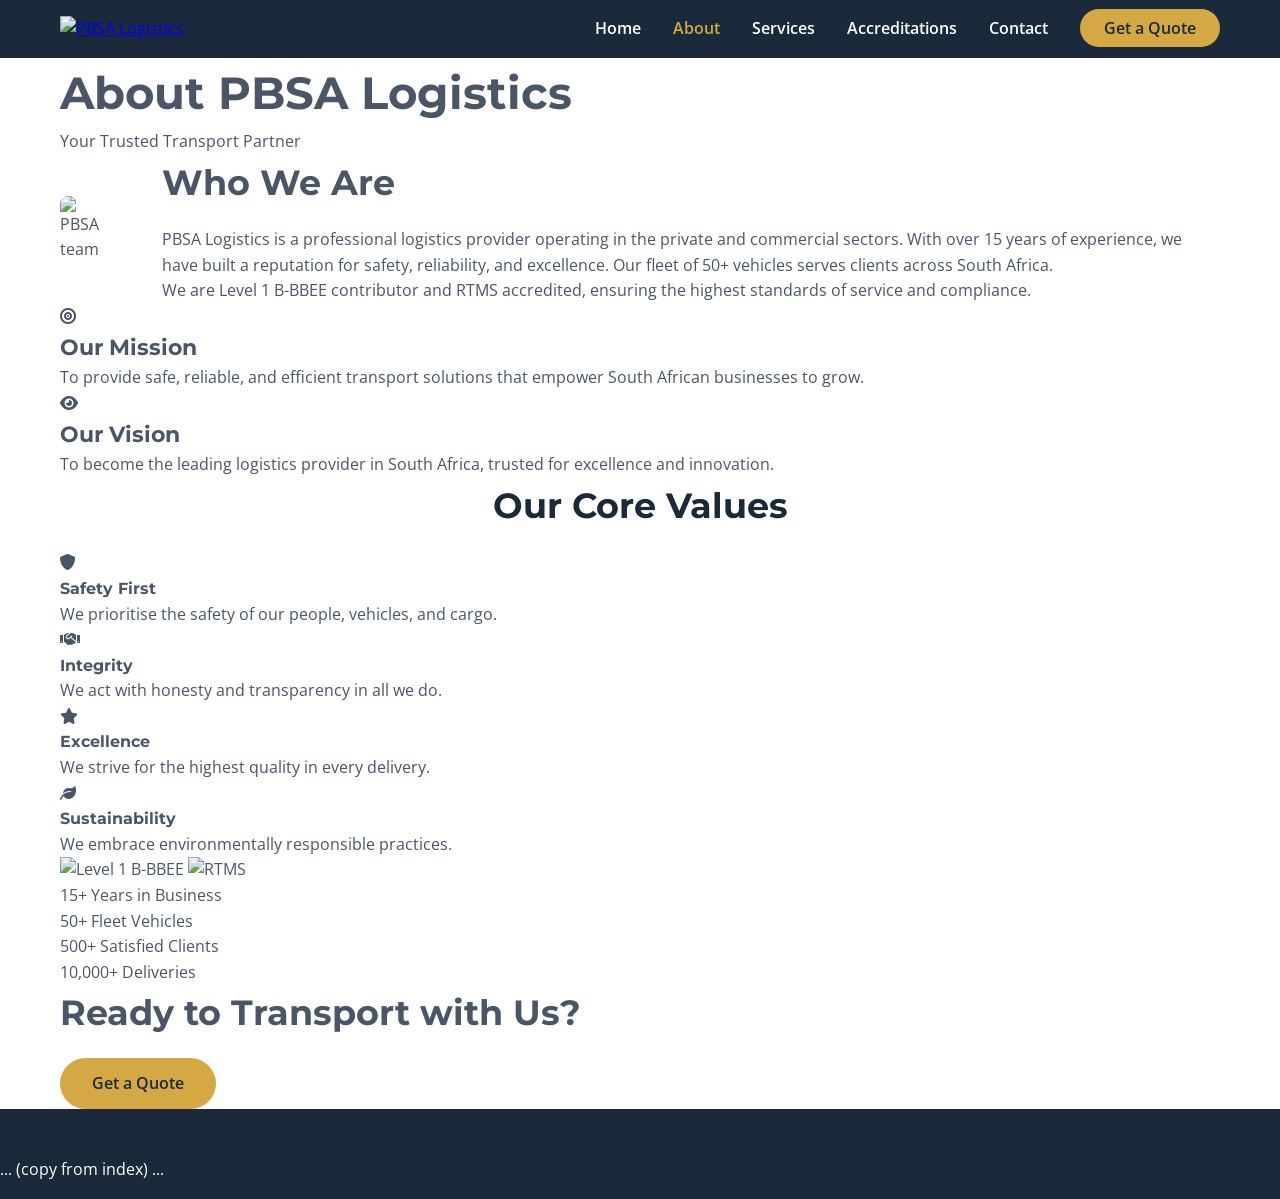
==== about.html @ f6b8df8e "final working (i think) website" ====
<!DOCTYPE html>
<html lang="en">
<head>
    <meta charset="UTF-8" />
    <meta name="viewport" content="width=device-width, initial-scale=1.0"/>
    <title>About Us – PBSA Logistics</title>
    <link rel="stylesheet" href="css/style.css" />
    <link href="https://fonts.googleapis.com/css2?family=Montserrat:wght@400;600;700&family=Open+Sans:wght@400;600&display=swap" rel="stylesheet" />
    <link rel="stylesheet" href="https://cdnjs.cloudflare.com/ajax/libs/font-awesome/6.0.0-beta3/css/all.min.css" />
</head>
<body>
    <!-- Navigation (same as index) -->
    <header class="navbar">
        <div class="container nav-container">
            <a href="index.html" class="logo"><img src="images/logo.png" alt="PBSA Logistics" width="150" /></a>
            <button class="hamburger" id="hamburger"><i class="fas fa-bars"></i></button>
            <nav id="nav-menu">
                <ul>
                    <li><a href="index.html">Home</a></li>
                    <li><a href="about.html" class="active">About</a></li>
                    <li><a href="services.html">Services</a></li>
                    <li><a href="accreditations.html">Accreditations</a></li>
                    <li><a href="contact.html">Contact</a></li>
                    <li><a href="quote.html" class="cta-nav">Get a Quote</a></li>
                </ul>
            </nav>
        </div>
    </header>

    <!-- Page Hero -->
    <section class="page-hero">
        <div class="container">
            <h1>About PBSA Logistics</h1>
            <p>Your Trusted Transport Partner</p>
        </div>
    </section>

    <!-- Company Story -->
    <section class="about-story">
        <div class="container about-flex">
            <div class="about-image">
                <img src="images/placeholder.jpg" alt="PBSA team" />
            </div>
            <div class="about-text">
                <h2>Who We Are</h2>
                <p>PBSA Logistics is a professional logistics provider operating in the private and commercial sectors. With over 15 years of experience, we have built a reputation for safety, reliability, and excellence. Our fleet of 50+ vehicles serves clients across South Africa.</p>
                <p>We are Level 1 B-BBEE contributor and RTMS accredited, ensuring the highest standards of service and compliance.</p>
            </div>
        </div>
    </section>

    <!-- Mission & Vision -->
    <section class="mission-vision">
        <div class="container mv-grid">
            <div class="mv-item">
                <i class="fas fa-bullseye"></i>
                <h3>Our Mission</h3>
                <p>To provide safe, reliable, and efficient transport solutions that empower South African businesses to grow.</p>
            </div>
            <div class="mv-item">
                <i class="fas fa-eye"></i>
                <h3>Our Vision</h3>
                <p>To become the leading logistics provider in South Africa, trusted for excellence and innovation.</p>
            </div>
        </div>
    </section>

    <!-- Core Values -->
    <section class="core-values">
        <div class="container">
            <h2 class="section-title">Our Core Values</h2>
            <div class="values-grid">
                <div class="value-card">
                    <i class="fas fa-shield-alt"></i>
                    <h4>Safety First</h4>
                    <p>We prioritise the safety of our people, vehicles, and cargo.</p>
                </div>
                <div class="value-card">
                    <i class="fas fa-handshake"></i>
                    <h4>Integrity</h4>
                    <p>We act with honesty and transparency in all we do.</p>
                </div>
                <div class="value-card">
                    <i class="fas fa-star"></i>
                    <h4>Excellence</h4>
                    <p>We strive for the highest quality in every delivery.</p>
                </div>
                <div class="value-card">
                    <i class="fas fa-leaf"></i>
                    <h4>Sustainability</h4>
                    <p>We embrace environmentally responsible practices.</p>
                </div>
            </div>
        </div>
    </section>

    <!-- Accreditations & Stats -->
    <section class="about-accred">
        <div class="container accred-stats">
            <div class="badge-display">
                <img src="images/bbbee.png" alt="Level 1 B-BBEE" />
                <img src="images/rtms.png" alt="RTMS" />
            </div>
            <div class="stats-grid">
                <div class="stat-item"><span>15+</span> Years in Business</div>
                <div class="stat-item"><span>50+</span> Fleet Vehicles</div>
                <div class="stat-item"><span>500+</span> Satisfied Clients</div>
                <div class="stat-item"><span>10,000+</span> Deliveries</div>
            </div>
        </div>
    </section>

    <!-- CTA -->
    <section class="cta-section">
        <div class="container">
            <h2>Ready to Transport with Us?</h2>
            <a href="quote.html" class="btn btn-primary">Get a Quote</a>
        </div>
    </section>

    <!-- Footer (same as index) -->
    <footer class="footer">... (copy from index) ...</footer>
    <script src="js/main.js"></script>
</body>
</html>
---- css/style.css ----
/* Reset & Base */
* { margin: 0; padding: 0; box-sizing: border-box; }
body { font-family: 'Open Sans', sans-serif; color: #4A5568; line-height: 1.6; }
.container { max-width: 1200px; margin: 0 auto; padding: 0 20px; }

/* Colors */
:root {
    --navy: #1A2A3A;
    --royal: #2E5A88;
    --gold: #D4A843;
    --white: #FFFFFF;
    --light-grey: #F5F7FA;
    --dark-grey: #4A5568;
}

/* Typography */
h1, h2, h3, h4 { font-family: 'Montserrat', sans-serif; font-weight: 700; }
h1 { font-size: 2.8rem; }
h2 { font-size: 2.2rem; margin-bottom: 1rem; }
h3 { font-size: 1.4rem; }
.section-title { text-align: center; color: var(--navy); }
.section-sub { text-align: center; margin-bottom: 2.5rem; }

/* Navigation */
.navbar { background: var(--navy); padding: 1rem 0; position: sticky; top: 0; z-index: 100; }
.nav-container { display: flex; justify-content: space-between; align-items: center; }
.logo img { height: 50px; width: auto; }
.navbar nav ul { display: flex; list-style: none; gap: 2rem; align-items: center; }
.navbar nav a { color: var(--white); text-decoration: none; font-weight: 600; transition: color 0.3s; }
.navbar nav a:hover, .navbar nav a.active { color: var(--gold); }
.cta-nav { background: var(--gold); color: var(--navy) !important; padding: 0.5rem 1.5rem; border-radius: 30px; }
.cta-nav:hover { background: #c4a030; }
.hamburger { display: none; background: none; border: none; color: var(--white); font-size: 1.8rem; cursor: pointer; }

/* Hero */
.hero { background: url('../images/hero-truck.jpg') center/cover no-repeat; min-height: 80vh; position: relative; }
.hero-overlay { background: rgba(26,42,58,0.7); min-height: 80vh; display: flex; align-items: center; }
.hero-content { color: var(--white); max-width: 650px; }
.hero-content h1 { font-size: 3.5rem; margin-bottom: 0.5rem; }
.hero-sub { font-size: 1.2rem; margin-bottom: 2rem; }
.hero-buttons { display: flex; gap: 1rem; flex-wrap: wrap; }

/* Buttons */
.btn { padding: 0.8rem 2rem; border-radius: 30px; text-decoration: none; font-weight: 600; display: inline-block; transition: 0.3s; }
.btn-primary { background: var(--gold); color: var(--navy); }
.btn-primary:hover { background: #c4a030; }
.btn-secondary { background: transparent; border: 2px solid var(--white); color: var(--white); }
.btn-secondary:hover { background: var(--white); color: var(--navy); }

/* Trust Bar */
.trust-bar { background: var(--light-grey); padding: 2.5rem 0; }
.trust-grid { display: grid; grid-template-columns: repeat(3, 1fr); gap: 2rem; text-align: center; }
.trust-item i { font-size: 2.5rem; color: var(--gold); }
.trust-item h3 { color: var(--navy); margin: 0.5rem 0; }

/* Services Preview */
.services-preview { padding: 4rem 0; }
.service-grid { display: grid; grid-template-columns: repeat(3, 1fr); gap: 2rem; }
.service-card { background: var(--white); padding: 2rem; border-radius: 8px; box-shadow: 0 4px 12px rgba(0,0,0,0.05); text-align: center; transition: 0.3s; }
.service-card:hover { transform: translateY(-5px); box-shadow: 0 8px 20px rgba(0,0,0,0.1); }
.service-card i { font-size: 3rem; color: var(--royal); margin-bottom: 1rem; }
.link-arrow { color: var(--royal); text-decoration: none; font-weight: 600; }
.link-arrow:hover { color: var(--gold); }

/* About Preview */
.about-preview { padding: 4rem 0; background: var(--light-grey); }
.about-flex { display: flex; gap: 3rem; align-items: center; }
.about-image img { width: 100%; border-radius: 8px; }

/* Testimonials */
.testimonials { padding: 4rem 0; background: var(--navy); color: var(--white); }
.testimonial-grid { display: grid; grid-template-columns: repeat(3, 1fr); gap: 2rem; }
.testimonial-card { background: rgba(255,255,255,0.1); padding: 1.5rem; border-radius: 8px; }
.testimonial-card h4 { margin-top: 1rem; color: var(--gold); }

/* Footer */
.footer { background: var(--navy); color: var(--white); padding: 3rem 0 1rem; }
.footer-grid { display: grid; grid-template-columns: repeat(4, 1fr); gap: 2rem; }
.footer-col ul { list-style: none; }
.footer-col a { color: #ccc; text-decoration: none; }
.footer-col a:hover { color: var(--gold); }
.social-icons a { color: var(--white); margin-right: 1rem; font-size: 1.4rem; }
.footer-bottom { text-align: center; border-top: 1px solid #444; padding-top: 1.5rem; margin-top: 2rem; font-size: 0.9rem; }

/* Responsive */
@media (max-width: 768px) {
    .hamburger { display: block; }
    #nav-menu { display: none; }
    #nav-menu.open { display: block; position: absolute; top: 70px; left: 0; right: 0; background: var(--navy); padding: 1rem; }
    #nav-menu ul { flex-direction: column; gap: 1rem; }
    .hero-content h1 { font-size: 2.5rem; }
    .trust-grid, .service-grid, .testimonial-grid, .footer-grid { grid-template-columns: 1fr; }
    .about-flex { flex-direction: column; }
    .mv-grid { grid-template-columns: 1fr; }
}
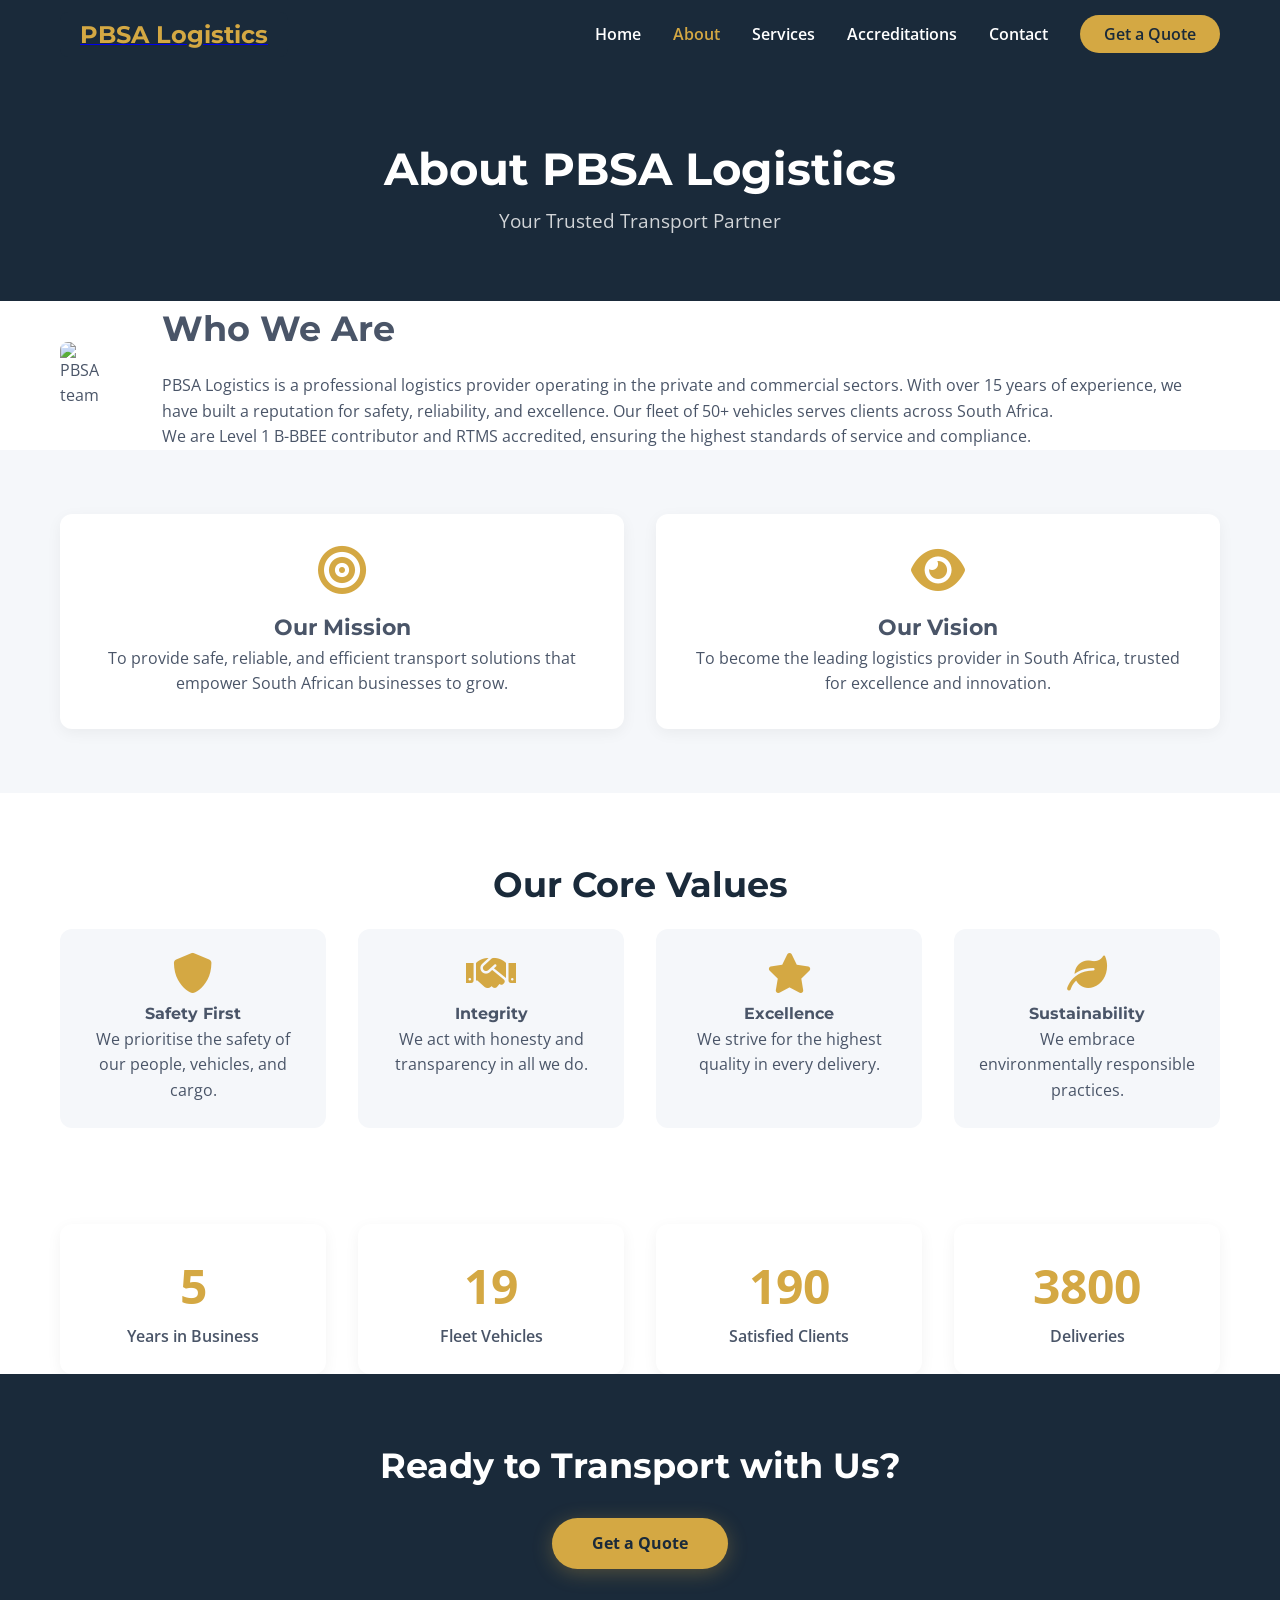
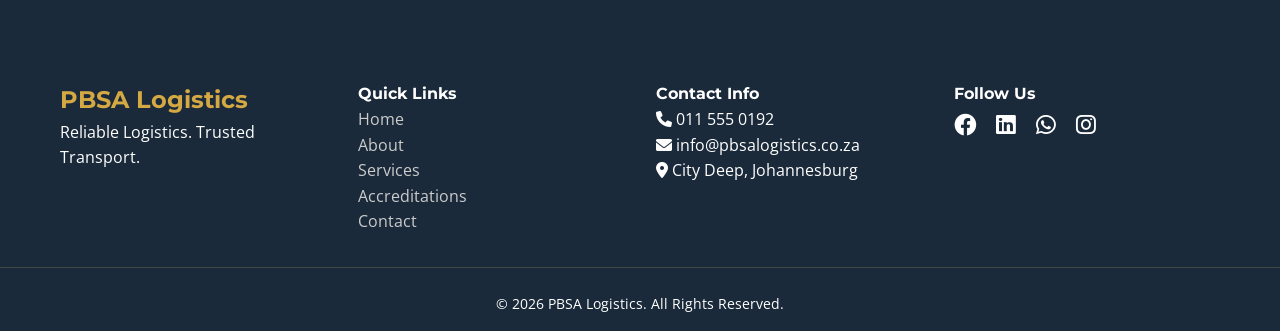
==== commit f274de42: "updated card styling, added typwriter, and number counter" ====
--- a/about.html
+++ b/about.html
@@ -9,11 +9,15 @@
     <link rel="stylesheet" href="https://cdnjs.cloudflare.com/ajax/libs/font-awesome/6.0.0-beta3/css/all.min.css" />
 </head>
 <body>
-    <!-- Navigation (same as index) -->
+    <!-- Navigation -->
     <header class="navbar">
         <div class="container nav-container">
-            <a href="index.html" class="logo"><img src="images/logo.png" alt="PBSA Logistics" width="150" /></a>
-            <button class="hamburger" id="hamburger"><i class="fas fa-bars"></i></button>
+            <a href="index.html" class="logo">
+                <img src="images/logo.png" alt="PBSA Logistics" width="150" onerror="this.style.display='none'; this.parentElement.innerHTML='<span style=\'font-family:Montserrat;font-weight:700;font-size:1.5rem;color:#D4A843;background:#1A2A3A;padding:8px 20px;border-radius:8px;\'>PBSA Logistics</span>'"/>
+            </a>
+            <button class="hamburger" id="hamburger" aria-label="Toggle menu">
+                <i class="fas fa-bars"></i>
+            </button>
             <nav id="nav-menu">
                 <ul>
                     <li><a href="index.html">Home</a></li>
@@ -28,7 +32,7 @@
     </header>
 
     <!-- Page Hero -->
-    <section class="page-hero">
+    <section class="page-hero scroll-reveal">
         <div class="container">
             <h1>About PBSA Logistics</h1>
             <p>Your Trusted Transport Partner</p>
@@ -36,10 +40,10 @@
     </section>
 
     <!-- Company Story -->
-    <section class="about-story">
+    <section class="about-story scroll-reveal">
         <div class="container about-flex">
             <div class="about-image">
-                <img src="images/placeholder.jpg" alt="PBSA team" />
+                <img src="https://images.unsplash.com/photo-1586528116311-ad8dd3c8310d?w=600&h=400&fit=crop" alt="PBSA team" />
             </div>
             <div class="about-text">
                 <h2>Who We Are</h2>
@@ -50,7 +54,7 @@
     </section>
 
     <!-- Mission & Vision -->
-    <section class="mission-vision">
+    <section class="mission-vision scroll-reveal">
         <div class="container mv-grid">
             <div class="mv-item">
                 <i class="fas fa-bullseye"></i>
@@ -66,7 +70,7 @@
     </section>
 
     <!-- Core Values -->
-    <section class="core-values">
+    <section class="core-values scroll-reveal">
         <div class="container">
             <h2 class="section-title">Our Core Values</h2>
             <div class="values-grid">
@@ -94,32 +98,82 @@
         </div>
     </section>
 
-    <!-- Accreditations & Stats -->
-    <section class="about-accred">
-        <div class="container accred-stats">
+    <!-- Stats with Counters -->
+    <section class="about-accred scroll-reveal">
+        <div class="container">
             <div class="badge-display">
-                <img src="images/bbbee.png" alt="Level 1 B-BBEE" />
-                <img src="images/rtms.png" alt="RTMS" />
+                <img src="images/bbbee.png" alt="Level 1 B-BBEE" width="150" onerror="this.style.display='none'"/>
+                <img src="images/rtms.png" alt="RTMS" width="150" onerror="this.style.display='none'"/>
             </div>
             <div class="stats-grid">
-                <div class="stat-item"><span>15+</span> Years in Business</div>
-                <div class="stat-item"><span>50+</span> Fleet Vehicles</div>
-                <div class="stat-item"><span>500+</span> Satisfied Clients</div>
-                <div class="stat-item"><span>10,000+</span> Deliveries</div>
+                <div class="stat-item">
+                    <span class="stat-number" data-target="15">0</span>
+                    <span class="stat-label">Years in Business</span>
+                </div>
+                <div class="stat-item">
+                    <span class="stat-number" data-target="50">0</span>
+                    <span class="stat-label">Fleet Vehicles</span>
+                </div>
+                <div class="stat-item">
+                    <span class="stat-number" data-target="500">0</span>
+                    <span class="stat-label">Satisfied Clients</span>
+                </div>
+                <div class="stat-item">
+                    <span class="stat-number" data-target="10000">0</span>
+                    <span class="stat-label">Deliveries</span>
+                </div>
             </div>
         </div>
     </section>
 
     <!-- CTA -->
-    <section class="cta-section">
+    <section class="cta-section scroll-reveal">
         <div class="container">
             <h2>Ready to Transport with Us?</h2>
-            <a href="quote.html" class="btn btn-primary">Get a Quote</a>
+            <a href="quote.html" class="btn-glow">Get a Quote</a>
         </div>
     </section>
 
-    <!-- Footer (same as index) -->
-    <footer class="footer">... (copy from index) ...</footer>
+    <!-- Footer -->
+    <footer class="footer">
+        <div class="container footer-grid">
+            <div class="footer-col">
+                <a href="index.html">
+                    <img src="images/logo-white.png" alt="PBSA Logistics" width="150" onerror="this.style.display='none'; this.parentElement.innerHTML='<span style=\'font-family:Montserrat;font-weight:700;font-size:1.5rem;color:#D4A843;\'>PBSA Logistics</span>'"/>
+                </a>
+                <p class="tagline">Reliable Logistics. Trusted Transport.</p>
+            </div>
+            <div class="footer-col">
+                <h4>Quick Links</h4>
+                <ul>
+                    <li><a href="index.html">Home</a></li>
+                    <li><a href="about.html">About</a></li>
+                    <li><a href="services.html">Services</a></li>
+                    <li><a href="accreditations.html">Accreditations</a></li>
+                    <li><a href="contact.html">Contact</a></li>
+                </ul>
+            </div>
+            <div class="footer-col">
+                <h4>Contact Info</h4>
+                <p><i class="fas fa-phone"></i> 011 555 0192</p>
+                <p><i class="fas fa-envelope"></i> info@pbsalogistics.co.za</p>
+                <p><i class="fas fa-map-marker-alt"></i> City Deep, Johannesburg</p>
+            </div>
+            <div class="footer-col">
+                <h4>Follow Us</h4>
+                <div class="social-icons">
+                    <a href="#"><i class="fab fa-facebook"></i></a>
+                    <a href="#"><i class="fab fa-linkedin"></i></a>
+                    <a href="#"><i class="fab fa-whatsapp"></i></a>
+                    <a href="#"><i class="fab fa-instagram"></i></a>
+                </div>
+            </div>
+        </div>
+        <div class="footer-bottom">
+            <p>&copy; 2026 PBSA Logistics. All Rights Reserved.</p>
+        </div>
+    </footer>
+
     <script src="js/main.js"></script>
 </body>
 </html>
--- a/css/style.css
+++ b/css/style.css
@@ -1,9 +1,23 @@
-/* Reset & Base */
-* { margin: 0; padding: 0; box-sizing: border-box; }
-body { font-family: 'Open Sans', sans-serif; color: #4A5568; line-height: 1.6; }
-.container { max-width: 1200px; margin: 0 auto; padding: 0 20px; }
-
-/* Colors */
+/* ===== RESET & BASE ===== */
+* {
+    margin: 0;
+    padding: 0;
+    box-sizing: border-box;
+}
+
+body {
+    font-family: 'Open Sans', sans-serif;
+    color: #4A5568;
+    line-height: 1.6;
+}
+
+.container {
+    max-width: 1200px;
+    margin: 0 auto;
+    padding: 0 20px;
+}
+
+/* ===== COLORS ===== */
 :root {
     --navy: #1A2A3A;
     --royal: #2E5A88;
@@ -13,83 +27,1118 @@
     --dark-grey: #4A5568;
 }
 
-/* Typography */
-h1, h2, h3, h4 { font-family: 'Montserrat', sans-serif; font-weight: 700; }
-h1 { font-size: 2.8rem; }
-h2 { font-size: 2.2rem; margin-bottom: 1rem; }
-h3 { font-size: 1.4rem; }
-.section-title { text-align: center; color: var(--navy); }
-.section-sub { text-align: center; margin-bottom: 2.5rem; }
-
-/* Navigation */
-.navbar { background: var(--navy); padding: 1rem 0; position: sticky; top: 0; z-index: 100; }
-.nav-container { display: flex; justify-content: space-between; align-items: center; }
-.logo img { height: 50px; width: auto; }
-.navbar nav ul { display: flex; list-style: none; gap: 2rem; align-items: center; }
-.navbar nav a { color: var(--white); text-decoration: none; font-weight: 600; transition: color 0.3s; }
-.navbar nav a:hover, .navbar nav a.active { color: var(--gold); }
-.cta-nav { background: var(--gold); color: var(--navy) !important; padding: 0.5rem 1.5rem; border-radius: 30px; }
-.cta-nav:hover { background: #c4a030; }
-.hamburger { display: none; background: none; border: none; color: var(--white); font-size: 1.8rem; cursor: pointer; }
-
-/* Hero */
-.hero { background: url('../images/hero-truck.jpg') center/cover no-repeat; min-height: 80vh; position: relative; }
-.hero-overlay { background: rgba(26,42,58,0.7); min-height: 80vh; display: flex; align-items: center; }
-.hero-content { color: var(--white); max-width: 650px; }
-.hero-content h1 { font-size: 3.5rem; margin-bottom: 0.5rem; }
-.hero-sub { font-size: 1.2rem; margin-bottom: 2rem; }
-.hero-buttons { display: flex; gap: 1rem; flex-wrap: wrap; }
-
-/* Buttons */
-.btn { padding: 0.8rem 2rem; border-radius: 30px; text-decoration: none; font-weight: 600; display: inline-block; transition: 0.3s; }
-.btn-primary { background: var(--gold); color: var(--navy); }
-.btn-primary:hover { background: #c4a030; }
-.btn-secondary { background: transparent; border: 2px solid var(--white); color: var(--white); }
-.btn-secondary:hover { background: var(--white); color: var(--navy); }
-
-/* Trust Bar */
-.trust-bar { background: var(--light-grey); padding: 2.5rem 0; }
-.trust-grid { display: grid; grid-template-columns: repeat(3, 1fr); gap: 2rem; text-align: center; }
-.trust-item i { font-size: 2.5rem; color: var(--gold); }
-.trust-item h3 { color: var(--navy); margin: 0.5rem 0; }
-
-/* Services Preview */
-.services-preview { padding: 4rem 0; }
-.service-grid { display: grid; grid-template-columns: repeat(3, 1fr); gap: 2rem; }
-.service-card { background: var(--white); padding: 2rem; border-radius: 8px; box-shadow: 0 4px 12px rgba(0,0,0,0.05); text-align: center; transition: 0.3s; }
-.service-card:hover { transform: translateY(-5px); box-shadow: 0 8px 20px rgba(0,0,0,0.1); }
-.service-card i { font-size: 3rem; color: var(--royal); margin-bottom: 1rem; }
-.link-arrow { color: var(--royal); text-decoration: none; font-weight: 600; }
-.link-arrow:hover { color: var(--gold); }
-
-/* About Preview */
-.about-preview { padding: 4rem 0; background: var(--light-grey); }
-.about-flex { display: flex; gap: 3rem; align-items: center; }
-.about-image img { width: 100%; border-radius: 8px; }
-
-/* Testimonials */
-.testimonials { padding: 4rem 0; background: var(--navy); color: var(--white); }
-.testimonial-grid { display: grid; grid-template-columns: repeat(3, 1fr); gap: 2rem; }
-.testimonial-card { background: rgba(255,255,255,0.1); padding: 1.5rem; border-radius: 8px; }
-.testimonial-card h4 { margin-top: 1rem; color: var(--gold); }
-
-/* Footer */
-.footer { background: var(--navy); color: var(--white); padding: 3rem 0 1rem; }
-.footer-grid { display: grid; grid-template-columns: repeat(4, 1fr); gap: 2rem; }
-.footer-col ul { list-style: none; }
-.footer-col a { color: #ccc; text-decoration: none; }
-.footer-col a:hover { color: var(--gold); }
-.social-icons a { color: var(--white); margin-right: 1rem; font-size: 1.4rem; }
-.footer-bottom { text-align: center; border-top: 1px solid #444; padding-top: 1.5rem; margin-top: 2rem; font-size: 0.9rem; }
-
-/* Responsive */
+/* ===== TYPOGRAPHY ===== */
+h1, h2, h3, h4 {
+    font-family: 'Montserrat', sans-serif;
+    font-weight: 700;
+}
+
+h1 {
+    font-size: 2.8rem;
+}
+h2 {
+    font-size: 2.2rem;
+    margin-bottom: 1rem;
+}
+h3 {
+    font-size: 1.4rem;
+}
+
+.section-title {
+    text-align: center;
+    color: var(--navy);
+}
+.section-sub {
+    text-align: center;
+    margin-bottom: 2.5rem;
+}
+
+/* ===== NAVIGATION ===== */
+.navbar {
+    background: var(--navy);
+    padding: 1rem 0;
+    position: sticky;
+    top: 0;
+    z-index: 100;
+}
+
+.nav-container {
+    display: flex;
+    justify-content: space-between;
+    align-items: center;
+}
+
+.logo img {
+    height: 50px;
+    width: auto;
+}
+
+.navbar nav ul {
+    display: flex;
+    list-style: none;
+    gap: 2rem;
+    align-items: center;
+}
+
+.navbar nav a {
+    color: var(--white);
+    text-decoration: none;
+    font-weight: 600;
+    transition: color 0.3s;
+}
+
+.navbar nav a:hover,
+.navbar nav a.active {
+    color: var(--gold);
+}
+
+.cta-nav {
+    background: var(--gold);
+    color: var(--navy) !important;
+    padding: 0.5rem 1.5rem;
+    border-radius: 30px;
+}
+
+.cta-nav:hover {
+    background: #c4a030;
+}
+
+.hamburger {
+    display: none;
+    background: none;
+    border: none;
+    color: var(--white);
+    font-size: 1.8rem;
+    cursor: pointer;
+}
+
+/* ===== HERO ===== */
+.hero {
+    min-height: 80vh;
+    position: relative;
+}
+
+.hero-overlay {
+    background: rgba(26, 42, 58, 0.7);
+    min-height: 80vh;
+    display: flex;
+    align-items: center;
+}
+
+.hero-content {
+    color: var(--white);
+    max-width: 650px;
+}
+
+.hero-content h1 {
+    font-size: 3.5rem;
+    margin-bottom: 0.5rem;
+}
+
+.hero-sub {
+    font-size: 1.2rem;
+    margin-bottom: 2rem;
+}
+
+.hero-buttons {
+    display: flex;
+    gap: 1rem;
+    flex-wrap: wrap;
+}
+
+/* ===== TYPEWRITER ===== */
+.typewriter-container {
+    display: inline-block;
+}
+
+.typewriter-text {
+    overflow: hidden;
+    border-right: 3px solid var(--gold);
+    white-space: nowrap;
+    margin: 0 auto;
+    letter-spacing: 0.08em;
+    animation: typing 3.5s steps(40, end), blink-caret 0.75s step-end infinite;
+    display: inline-block;
+}
+
+@keyframes typing {
+    from { width: 0; }
+    to { width: 100%; }
+}
+
+@keyframes blink-caret {
+    from, to { border-color: transparent; }
+    50% { border-color: var(--gold); }
+}
+
+/* ===== BUTTONS ===== */
+.btn {
+    padding: 0.8rem 2rem;
+    border-radius: 30px;
+    text-decoration: none;
+    font-weight: 600;
+    display: inline-block;
+    transition: 0.3s;
+}
+
+.btn-primary {
+    background: var(--gold);
+    color: var(--navy);
+}
+
+.btn-primary:hover {
+    background: #c4a030;
+}
+
+.btn-secondary {
+    background: transparent;
+    border: 2px solid var(--white);
+    color: var(--white);
+}
+
+.btn-secondary:hover {
+    background: var(--white);
+    color: var(--navy);
+}
+
+.btn-glow {
+    background: var(--gold);
+    color: var(--navy);
+    padding: 0.8rem 2.5rem;
+    border-radius: 50px;
+    text-decoration: none;
+    font-weight: 700;
+    display: inline-block;
+    transition: all 0.3s ease;
+    box-shadow: 0 4px 20px rgba(212, 168, 67, 0.3);
+    border: none;
+    cursor: pointer;
+}
+
+.btn-glow:hover {
+    transform: translateY(-3px);
+    box-shadow: 0 8px 35px rgba(212, 168, 67, 0.5);
+    background: #c4a030;
+}
+
+.btn-small {
+    padding: 0.5rem 1.5rem;
+    font-size: 0.9rem;
+}
+
+.btn-large {
+    padding: 1rem 3rem;
+    font-size: 1.1rem;
+    width: 100%;
+    margin-top: 1rem;
+}
+
+/* ===== TRUST BAR ===== */
+.trust-bar {
+    background: var(--light-grey);
+    padding: 2.5rem 0;
+}
+
+.trust-grid {
+    display: grid;
+    grid-template-columns: repeat(3, 1fr);
+    gap: 2rem;
+    text-align: center;
+}
+
+.trust-item i {
+    font-size: 2.5rem;
+    color: var(--gold);
+}
+
+.trust-item h3 {
+    color: var(--navy);
+    margin: 0.5rem 0;
+}
+
+/* ===== SERVICES PREVIEW ===== */
+.services-preview {
+    padding: 4rem 0;
+}
+
+.service-grid {
+    display: grid;
+    grid-template-columns: repeat(3, 1fr);
+    gap: 2rem;
+}
+
+/* ===== SERVICE CARDS (LIFTED) ===== */
+.service-card {
+    background: var(--white);
+    padding: 2rem;
+    border-radius: 16px;
+    box-shadow: 0 4px 15px rgba(0,0,0,0.08);
+    border-top: 4px solid var(--royal);
+    transition: all 0.3s ease;
+    position: relative;
+    transform: translateY(0);
+    text-align: center;
+}
+
+/* Middle card higher */
+.service-card.middle-card {
+    transform: translateY(-20px);
+    border-top-color: var(--gold);
+    box-shadow: 0 8px 30px rgba(212, 168, 67, 0.2);
+}
+
+/* Hover effect */
+.service-card:hover {
+    transform: translateY(-10px);
+    box-shadow: 0 12px 40px rgba(0,0,0,0.15);
+}
+
+.service-card.middle-card:hover {
+    transform: translateY(-30px);
+    box-shadow: 0 16px 50px rgba(212, 168, 67, 0.3);
+}
+
+/* Card glow */
+.service-card::after {
+    content: '';
+    position: absolute;
+    top: -2px;
+    left: -2px;
+    right: -2px;
+    bottom: -2px;
+    border-radius: 18px;
+    background: linear-gradient(135deg, transparent, rgba(212,168,67,0.1));
+    z-index: -1;
+    opacity: 0;
+    transition: opacity 0.3s ease;
+}
+
+.service-card:hover::after {
+    opacity: 1;
+}
+
+.service-card i {
+    font-size: 3rem;
+    color: var(--gold);
+    margin-bottom: 1rem;
+    transition: transform 0.3s ease, color 0.3s ease;
+}
+
+.service-card:hover i {
+    transform: scale(1.2) rotate(-5deg);
+    color: var(--royal);
+}
+
+.link-arrow {
+    color: var(--royal);
+    text-decoration: none;
+    font-weight: 600;
+}
+
+.link-arrow:hover {
+    color: var(--gold);
+}
+
+/* ===== FLOATING ANIMATION ===== */
+.floating {
+    animation: float 3s ease-in-out infinite;
+}
+
+@keyframes float {
+    0% { transform: translateY(0px); }
+    50% { transform: translateY(-10px); }
+    100% { transform: translateY(0px); }
+}
+
+/* ===== ABOUT PREVIEW ===== */
+.about-preview {
+    padding: 4rem 0;
+    background: var(--light-grey);
+}
+
+.about-flex {
+    display: flex;
+    gap: 3rem;
+    align-items: center;
+}
+
+.about-image img {
+    width: 100%;
+    border-radius: 8px;
+}
+
+/* ===== TESTIMONIALS ===== */
+.testimonials {
+    padding: 4rem 0;
+    background: var(--navy);
+    color: var(--white);
+}
+
+.testimonial-grid {
+    display: grid;
+    grid-template-columns: repeat(3, 1fr);
+    gap: 2rem;
+}
+
+.testimonial-card {
+    background: rgba(255,255,255,0.1);
+    padding: 1.5rem;
+    border-radius: 8px;
+}
+
+.testimonial-card h4 {
+    margin-top: 1rem;
+    color: var(--gold);
+}
+
+/* ===== CTA SECTION ===== */
+.cta-section {
+    background: var(--navy);
+    color: var(--white);
+    padding: 4rem 0;
+    text-align: center;
+}
+
+.cta-section h2 {
+    margin-bottom: 1.5rem;
+}
+
+/* ===== PAGE HERO ===== */
+.page-hero {
+    background: var(--navy);
+    color: var(--white);
+    padding: 4rem 0;
+    text-align: center;
+}
+
+.page-hero h1 {
+    font-size: 2.8rem;
+}
+
+.page-hero p {
+    font-size: 1.2rem;
+    opacity: 0.8;
+}
+
+/* ===== SERVICES FULL ===== */
+.services-full {
+    padding: 4rem 0;
+}
+
+.service-grid-full {
+    display: grid;
+    grid-template-columns: repeat(3, 1fr);
+    gap: 2rem;
+}
+
+.service-grid-full .service-card {
+    text-align: left;
+}
+
+.service-grid-full .service-card ul {
+    list-style: none;
+    margin-top: 1rem;
+    padding: 0;
+}
+
+.service-grid-full .service-card ul li {
+    padding: 0.3rem 0;
+    padding-left: 1.5rem;
+    position: relative;
+}
+
+.service-grid-full .service-card ul li::before {
+    content: "✓";
+    color: var(--gold);
+    position: absolute;
+    left: 0;
+    font-weight: bold;
+}
+
+/* ===== PROCESS ===== */
+.process {
+    background: var(--light-grey);
+    padding: 4rem 0;
+}
+
+.process-grid {
+    display: grid;
+    grid-template-columns: repeat(3, 1fr);
+    gap: 2rem;
+    text-align: center;
+}
+
+.process-step {
+    background: var(--white);
+    padding: 2rem;
+    border-radius: 8px;
+    position: relative;
+}
+
+.step-number {
+    background: var(--gold);
+    color: var(--navy);
+    width: 40px;
+    height: 40px;
+    border-radius: 50%;
+    display: flex;
+    align-items: center;
+    justify-content: center;
+    font-weight: bold;
+    font-size: 1.2rem;
+    margin: 0 auto 1rem;
+}
+
+.process-step i {
+    font-size: 2.5rem;
+    color: var(--royal);
+    margin-bottom: 1rem;
+}
+
+/* ===== WHY CHOOSE ===== */
+.why-choose {
+    padding: 4rem 0;
+}
+
+.why-grid {
+    display: grid;
+    grid-template-columns: repeat(3, 1fr);
+    gap: 1.5rem;
+}
+
+.why-item {
+    display: flex;
+    align-items: center;
+    gap: 1rem;
+    background: var(--light-grey);
+    padding: 1rem 1.5rem;
+    border-radius: 8px;
+}
+
+.why-item i {
+    color: var(--gold);
+    font-size: 1.5rem;
+    width: 30px;
+}
+
+/* ===== ACCREDITATIONS ===== */
+.accred-section {
+    padding: 3rem 0;
+}
+
+.accred-section.alt-bg {
+    background: var(--light-grey);
+}
+
+.accred-card {
+    display: flex;
+    gap: 3rem;
+    align-items: center;
+}
+
+.accred-card.reverse {
+    flex-direction: row-reverse;
+}
+
+.accred-badge img {
+    max-width: 200px;
+}
+
+.accred-content h2 {
+    color: var(--navy);
+}
+
+.accred-content p {
+    margin: 1rem 0;
+}
+
+/* ===== SAFETY ===== */
+.safety-compliance {
+    padding: 4rem 0;
+    background: var(--navy);
+    color: var(--white);
+}
+
+.safety-grid {
+    display: grid;
+    grid-template-columns: repeat(4, 1fr);
+    gap: 2rem;
+}
+
+.safety-item {
+    text-align: center;
+}
+
+.safety-item i {
+    font-size: 3rem;
+    color: var(--gold);
+    margin-bottom: 1rem;
+}
+
+/* ===== ADDITIONAL CERTS ===== */
+.additional-certs {
+    padding: 4rem 0;
+}
+
+.certs-grid {
+    display: grid;
+    grid-template-columns: repeat(4, 1fr);
+    gap: 2rem;
+}
+
+.cert-item {
+    text-align: center;
+    padding: 2rem;
+    background: var(--light-grey);
+    border-radius: 8px;
+}
+
+.cert-item i {
+    font-size: 2.5rem;
+    color: var(--gold);
+    margin-bottom: 0.5rem;
+}
+
+.cert-item span {
+    font-weight: 700;
+    display: block;
+    color: var(--navy);
+}
+
+/* ===== DOWNLOAD ===== */
+.download-certs {
+    background: var(--light-grey);
+    padding: 4rem 0;
+    text-align: center;
+}
+
+.download-grid {
+    display: flex;
+    justify-content: center;
+    gap: 2rem;
+    flex-wrap: wrap;
+    margin-top: 2rem;
+}
+
+.download-item {
+    background: var(--white);
+    padding: 1rem 2rem;
+    border-radius: 8px;
+    text-decoration: none;
+    color: var(--navy);
+    font-weight: 600;
+    box-shadow: 0 2px 8px rgba(0,0,0,0.05);
+    transition: 0.3s;
+}
+
+.download-item:hover {
+    background: var(--gold);
+    color: var(--white);
+}
+
+.download-item i {
+    margin-right: 0.5rem;
+}
+
+/* ===== CONTACT ===== */
+.contact-section {
+    padding: 4rem 0;
+}
+
+.contact-flex {
+    display: flex;
+    gap: 4rem;
+}
+
+.contact-form {
+    flex: 2;
+}
+
+.contact-info {
+    flex: 1;
+}
+
+.contact-form h2,
+.contact-info h2 {
+    color: var(--navy);
+    margin-bottom: 1.5rem;
+}
+
+.info-item {
+    display: flex;
+    gap: 1rem;
+    margin-bottom: 1.5rem;
+}
+
+.info-item i {
+    font-size: 1.5rem;
+    color: var(--gold);
+    width: 30px;
+}
+
+.info-item h4 {
+    color: var(--navy);
+    margin-bottom: 0.2rem;
+}
+
+/* ===== QUICK QUOTE ===== */
+.quick-quote {
+    background: var(--light-grey);
+    padding: 3rem 0;
+    text-align: center;
+}
+
+.quick-quote-form {
+    display: flex;
+    justify-content: center;
+    gap: 1rem;
+    flex-wrap: wrap;
+    margin-top: 1.5rem;
+}
+
+.quick-quote-form input {
+    padding: 0.8rem 1rem;
+    border: 1px solid #ddd;
+    border-radius: 30px;
+    min-width: 150px;
+}
+
+/* ===== MAP ===== */
+.map-section {
+    padding: 4rem 0;
+}
+
+.map-section h2 {
+    text-align: center;
+    margin-bottom: 2rem;
+}
+
+/* ===== QUOTE PAGE ===== */
+.quote-section {
+    padding: 4rem 0;
+}
+
+.quote-flex {
+    display: flex;
+    gap: 3rem;
+}
+
+.quote-form {
+    flex: 2;
+}
+
+.quote-sidebar {
+    flex: 1;
+}
+
+.quote-form h2 {
+    color: var(--navy);
+}
+
+.quote-form h3 {
+    margin-top: 2rem;
+    margin-bottom: 1rem;
+    color: var(--navy);
+    border-bottom: 2px solid var(--gold);
+    padding-bottom: 0.5rem;
+}
+
+.form-row {
+    display: flex;
+    gap: 1rem;
+}
+
+.form-row .form-group {
+    flex: 1;
+}
+
+.form-group {
+    margin-bottom: 1rem;
+}
+
+.form-group label {
+    display: block;
+    font-weight: 600;
+    margin-bottom: 0.3rem;
+    color: var(--navy);
+}
+
+.form-group input,
+.form-group select,
+.form-group textarea {
+    width: 100%;
+    padding: 0.8rem;
+    border: 1px solid #ddd;
+    border-radius: 8px;
+    font-family: inherit;
+}
+
+.checkbox-group {
+    display: grid;
+    grid-template-columns: 1fr 1fr;
+    gap: 0.5rem;
+}
+
+.checkbox-group label {
+    display: flex;
+    align-items: center;
+    gap: 0.5rem;
+    font-weight: normal;
+}
+
+.form-note {
+    text-align: center;
+    margin-top: 0.5rem;
+    color: #888;
+}
+
+/* ===== SIDEBAR ===== */
+.quote-sidebar {
+    background: var(--light-grey);
+    padding: 2rem;
+    border-radius: 8px;
+    border-left: 4px solid var(--gold);
+}
+
+.quote-sidebar h3 {
+    color: var(--navy);
+    margin-bottom: 1.5rem;
+}
+
+.sidebar-item {
+    display: flex;
+    gap: 1rem;
+    margin-bottom: 1.5rem;
+}
+
+.sidebar-item i {
+    font-size: 1.5rem;
+    color: var(--gold);
+    width: 30px;
+}
+
+.sidebar-item h4 {
+    color: var(--navy);
+    margin-bottom: 0.2rem;
+}
+
+.sidebar-item p {
+    font-size: 0.9rem;
+    color: #666;
+}
+
+.sidebar-testimonial {
+    background: var(--white);
+    padding: 1.5rem;
+    border-radius: 8px;
+    margin-top: 1.5rem;
+}
+
+.sidebar-testimonial p {
+    font-style: italic;
+}
+
+.sidebar-testimonial span {
+    display: block;
+    margin-top: 0.5rem;
+    font-weight: 600;
+    color: var(--gold);
+}
+
+/* ===== STATS ===== */
+.stats-grid {
+    display: grid;
+    grid-template-columns: repeat(4, 1fr);
+    gap: 2rem;
+    text-align: center;
+    margin-top: 2rem;
+}
+
+.stat-item {
+    background: var(--white);
+    padding: 1.5rem;
+    border-radius: 12px;
+    box-shadow: 0 4px 15px rgba(0,0,0,0.05);
+}
+
+.stat-number {
+    font-size: 3rem;
+    font-weight: 700;
+    color: var(--gold);
+    display: block;
+}
+
+.stat-label {
+    color: var(--dark-grey);
+    font-weight: 600;
+    margin-top: 0.5rem;
+}
+
+/* ===== BADGES ===== */
+.badge-display {
+    display: flex;
+    justify-content: center;
+    gap: 3rem;
+    margin-bottom: 2rem;
+}
+
+/* ===== MISSION VISION ===== */
+.mission-vision {
+    padding: 4rem 0;
+    background: var(--light-grey);
+}
+
+.mv-grid {
+    display: grid;
+    grid-template-columns: repeat(2, 1fr);
+    gap: 2rem;
+}
+
+.mv-item {
+    text-align: center;
+    padding: 2rem;
+    background: var(--white);
+    border-radius: 12px;
+    box-shadow: 0 4px 15px rgba(0,0,0,0.05);
+}
+
+.mv-item i {
+    font-size: 3rem;
+    color: var(--gold);
+    margin-bottom: 1rem;
+}
+
+/* ===== CORE VALUES ===== */
+.core-values {
+    padding: 4rem 0;
+}
+
+.values-grid {
+    display: grid;
+    grid-template-columns: repeat(4, 1fr);
+    gap: 2rem;
+}
+
+.value-card {
+    text-align: center;
+    padding: 1.5rem;
+    background: var(--light-grey);
+    border-radius: 12px;
+}
+
+.value-card i {
+    font-size: 2.5rem;
+    color: var(--gold);
+    margin-bottom: 0.5rem;
+}
+
+/* ===== SCROLL REVEAL ===== */
+.scroll-reveal {
+    opacity: 0;
+    transform: translateY(30px);
+    transition: opacity 0.6s ease, transform 0.6s ease;
+}
+
+.scroll-reveal.visible {
+    opacity: 1;
+    transform: translateY(0);
+}
+
+/* ===== BACK TO TOP ===== */
+#back-to-top {
+    position: fixed;
+    bottom: 30px;
+    right: 30px;
+    background: var(--gold);
+    color: var(--navy);
+    border: none;
+    border-radius: 50%;
+    width: 50px;
+    height: 50px;
+    font-size: 1.2rem;
+    cursor: pointer;
+    box-shadow: 0 4px 15px rgba(0,0,0,0.2);
+    z-index: 999;
+    opacity: 0;
+    visibility: hidden;
+    transition: all 0.3s ease;
+}
+
+#back-to-top:hover {
+    transform: translateY(-5px);
+    box-shadow: 0 8px 30px rgba(212, 168, 67, 0.4);
+}
+
+#back-to-top.visible {
+    opacity: 1;
+    visibility: visible;
+}
+
+/* ===== FOOTER ===== */
+.footer {
+    background: var(--navy);
+    color: var(--white);
+    padding: 3rem 0 1rem;
+}
+
+.footer-grid {
+    display: grid;
+    grid-template-columns: repeat(4, 1fr);
+    gap: 2rem;
+}
+
+.footer-col ul {
+    list-style: none;
+}
+
+.footer-col a {
+    color: #ccc;
+    text-decoration: none;
+}
+
+.footer-col a:hover {
+    color: var(--gold);
+}
+
+.social-icons a {
+    color: var(--white);
+    margin-right: 1rem;
+    font-size: 1.4rem;
+}
+
+.footer-bottom {
+    text-align: center;
+    border-top: 1px solid #444;
+    padding-top: 1.5rem;
+    margin-top: 2rem;
+    font-size: 0.9rem;
+}
+
+/* ===== RESPONSIVE ===== */
+@media (max-width: 992px) {
+    .service-grid-full {
+        grid-template-columns: repeat(2, 1fr);
+    }
+    .service-card.middle-card {
+        transform: translateY(-10px);
+    }
+    .accred-card,
+    .accred-card.reverse {
+        flex-direction: column;
+        text-align: center;
+    }
+    .safety-grid,
+    .certs-grid {
+        grid-template-columns: repeat(2, 1fr);
+    }
+    .why-grid {
+        grid-template-columns: repeat(2, 1fr);
+    }
+    .contact-flex {
+        flex-direction: column;
+    }
+    .quote-flex {
+        flex-direction: column;
+    }
+    .stats-grid {
+        grid-template-columns: repeat(2, 1fr);
+    }
+    .values-grid {
+        grid-template-columns: repeat(2, 1fr);
+    }
+}
+
 @media (max-width: 768px) {
-    .hamburger { display: block; }
-    #nav-menu { display: none; }
-    #nav-menu.open { display: block; position: absolute; top: 70px; left: 0; right: 0; background: var(--navy); padding: 1rem; }
-    #nav-menu ul { flex-direction: column; gap: 1rem; }
-    .hero-content h1 { font-size: 2.5rem; }
-    .trust-grid, .service-grid, .testimonial-grid, .footer-grid { grid-template-columns: 1fr; }
-    .about-flex { flex-direction: column; }
-    .mv-grid { grid-template-columns: 1fr; }
+    .hamburger {
+        display: block;
+    }
+
+    #nav-menu {
+        display: none;
+    }
+
+    #nav-menu.open {
+        display: block;
+        position: absolute;
+        top: 70px;
+        left: 0;
+        right: 0;
+        background: var(--navy);
+        padding: 1rem;
+    }
+
+    #nav-menu ul {
+        flex-direction: column;
+        gap: 1rem;
+    }
+
+    .hero-content h1 {
+        font-size: 2.5rem;
+    }
+
+    .typewriter-text {
+        font-size: 1.2rem;
+        white-space: normal;
+        animation: none;
+        border-right: none;
+    }
+
+    .trust-grid,
+    .service-grid,
+    .testimonial-grid,
+    .footer-grid {
+        grid-template-columns: 1fr;
+    }
+
+    .service-grid-full {
+        grid-template-columns: 1fr;
+    }
+
+    .service-card.middle-card {
+        transform: translateY(0);
+    }
+
+    .about-flex {
+        flex-direction: column;
+    }
+
+    .mv-grid {
+        grid-template-columns: 1fr;
+    }
+
+    .values-grid {
+        grid-template-columns: 1fr;
+    }
+
+    .form-row {
+        flex-direction: column;
+    }
+
+    .checkbox-group {
+        grid-template-columns: 1fr;
+    }
+
+    .quick-quote-form {
+        flex-direction: column;
+        align-items: stretch;
+    }
+
+    .download-grid {
+        flex-direction: column;
+        align-items: center;
+    }
+
+    .page-hero h1 {
+        font-size: 2rem;
+    }
+
+    .stats-grid {
+        grid-template-columns: 1fr 1fr;
+    }
+
+    .badge-display {
+        flex-direction: column;
+        align-items: center;
+        gap: 1rem;
+    }
 }
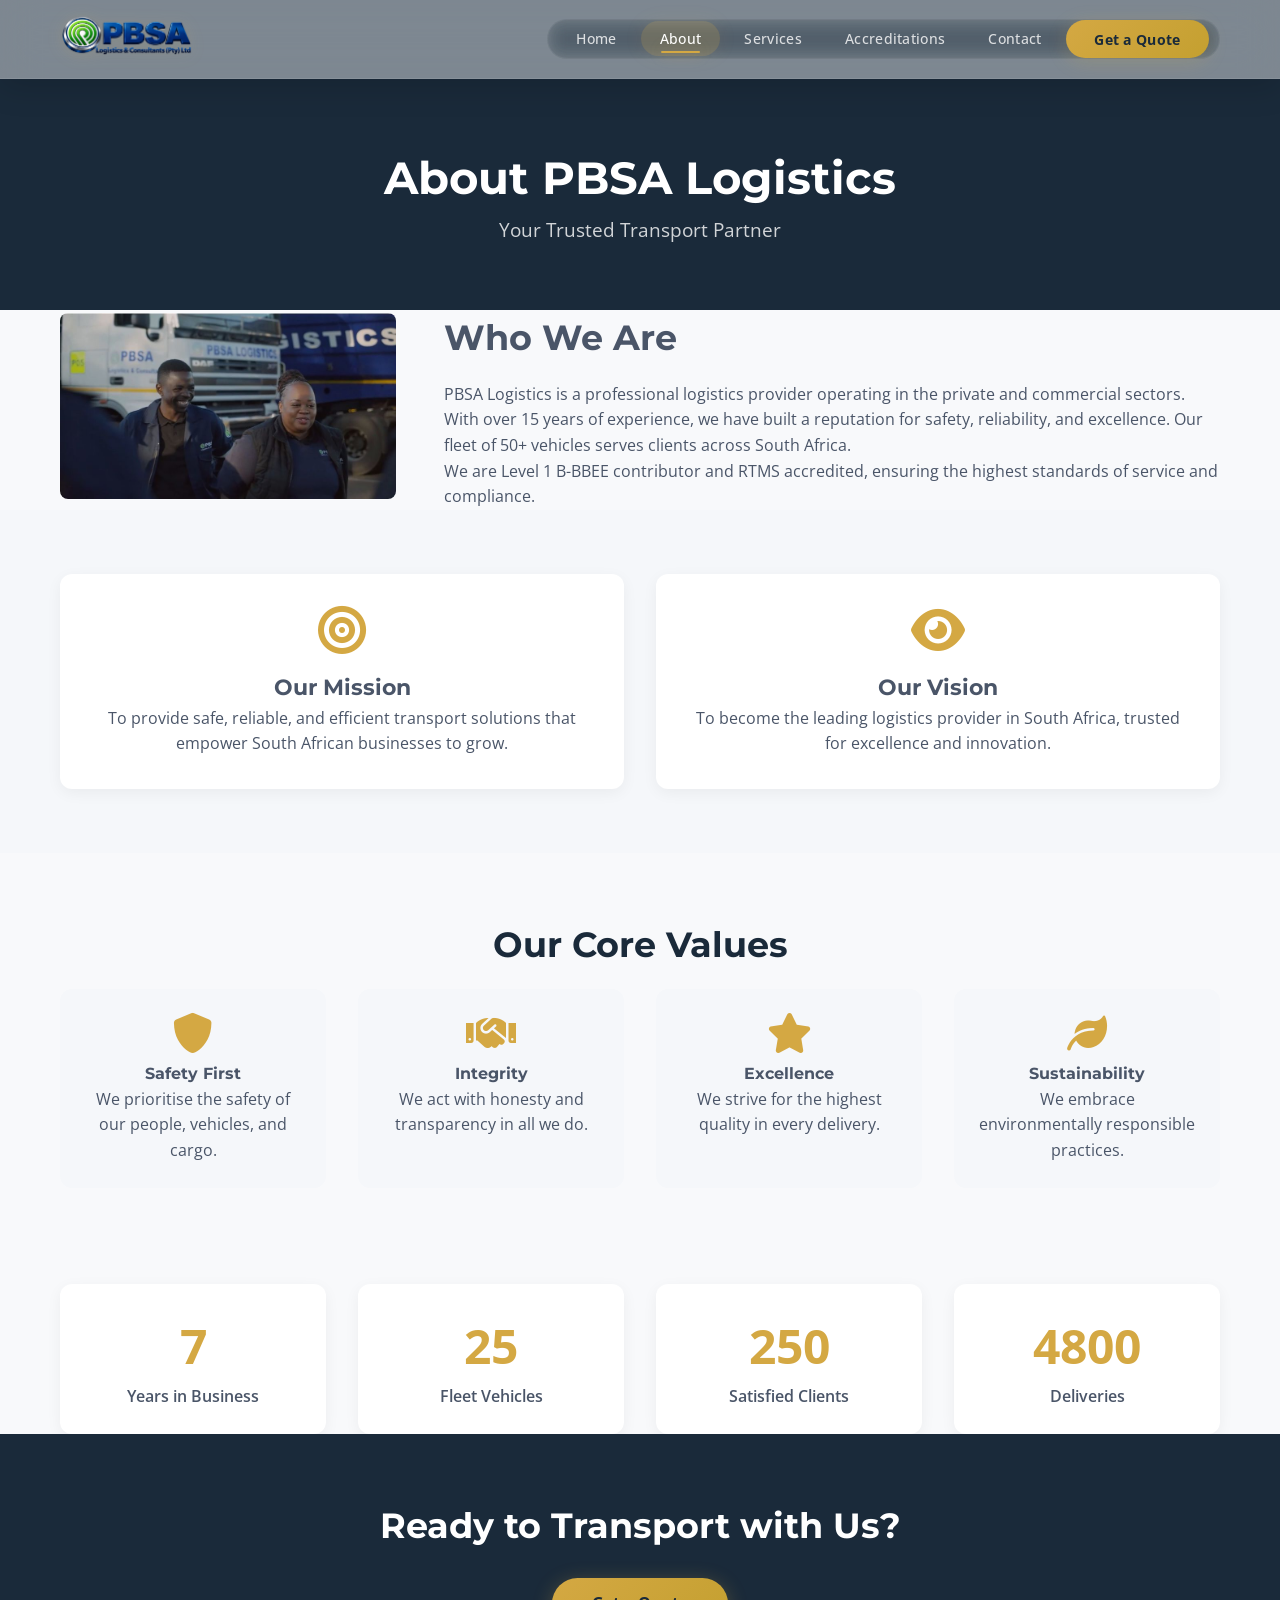
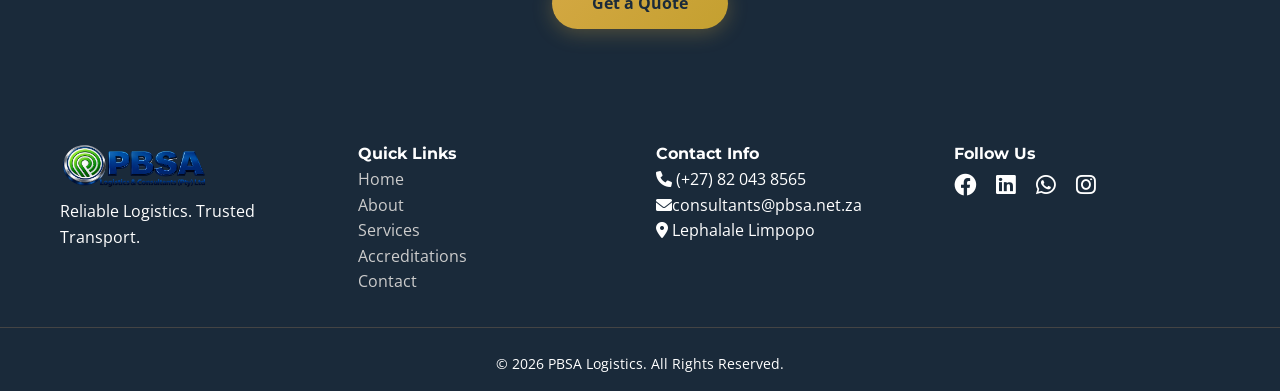
==== commit 6250f63a: "media content" ====
--- a/about.html
+++ b/about.html
@@ -43,7 +43,7 @@
     <section class="about-story scroll-reveal">
         <div class="container about-flex">
             <div class="about-image">
-                <img src="https://images.unsplash.com/photo-1586528116311-ad8dd3c8310d?w=600&h=400&fit=crop" alt="PBSA team" />
+                <img src= "images/placeholder.jpg.jpg" alt="PBSA team" />
             </div>
             <div class="about-text">
                 <h2>Who We Are</h2>
@@ -139,7 +139,7 @@
         <div class="container footer-grid">
             <div class="footer-col">
                 <a href="index.html">
-                    <img src="images/logo-white.png" alt="PBSA Logistics" width="150" onerror="this.style.display='none'; this.parentElement.innerHTML='<span style=\'font-family:Montserrat;font-weight:700;font-size:1.5rem;color:#D4A843;\'>PBSA Logistics</span>'"/>
+                    <img src="images/logo.png" alt="PBSA Logistics" width="150" onerror="this.style.display='none'; this.parentElement.innerHTML='<span style=\'font-family:Montserrat;font-weight:700;font-size:1.5rem;color:#D4A843;\'>PBSA Logistics</span>'"/>
                 </a>
                 <p class="tagline">Reliable Logistics. Trusted Transport.</p>
             </div>
@@ -155,9 +155,9 @@
             </div>
             <div class="footer-col">
                 <h4>Contact Info</h4>
-                <p><i class="fas fa-phone"></i> 011 555 0192</p>
-                <p><i class="fas fa-envelope"></i> info@pbsalogistics.co.za</p>
-                <p><i class="fas fa-map-marker-alt"></i> City Deep, Johannesburg</p>
+                <p><i class="fas fa-phone"></i> (+27) 82 043 8565</p>
+                <p><i class="fas fa-envelope"></i>consultants@pbsa.net.za</p>
+                <p><i class="fas fa-map-marker-alt"></i> Lephalale Limpopo</p>
             </div>
             <div class="footer-col">
                 <h4>Follow Us</h4>
--- a/css/style.css
+++ b/css/style.css
@@ -9,6 +9,7 @@
     font-family: 'Open Sans', sans-serif;
     color: #4A5568;
     line-height: 1.6;
+    background: #f8f9fb;
 }
 
 .container {
@@ -33,16 +34,9 @@
     font-weight: 700;
 }
 
-h1 {
-    font-size: 2.8rem;
-}
-h2 {
-    font-size: 2.2rem;
-    margin-bottom: 1rem;
-}
-h3 {
-    font-size: 1.4rem;
-}
+h1 { font-size: 2.8rem; }
+h2 { font-size: 2.2rem; margin-bottom: 1rem; }
+h3 { font-size: 1.4rem; }
 
 .section-title {
     text-align: center;
@@ -53,13 +47,29 @@
     margin-bottom: 2.5rem;
 }
 
-/* ===== NAVIGATION ===== */
+/* ================================================================
+   GLASSMORPHISM NAVIGATION
+   ================================================================ */
 .navbar {
-    background: var(--navy);
-    padding: 1rem 0;
+    background: rgba(26, 42, 58, 0.55);
+    backdrop-filter: blur(20px) saturate(180%);
+    -webkit-backdrop-filter: blur(20px) saturate(180%);
+    padding: 0.8rem 0;
     position: sticky;
     top: 0;
     z-index: 100;
+    border-bottom: 1px solid rgba(255, 255, 255, 0.08);
+    box-shadow: 0 8px 32px rgba(0, 0, 0, 0.15);
+    transition: all 0.4s ease;
+}
+
+/* Navbar on scroll – more opaque */
+.navbar.scrolled {
+    background: rgba(26, 42, 58, 0.85);
+    backdrop-filter: blur(25px) saturate(200%);
+    -webkit-backdrop-filter: blur(25px) saturate(200%);
+    box-shadow: 0 4px 40px rgba(0, 0, 0, 0.3);
+    border-bottom: 1px solid rgba(255, 255, 255, 0.12);
 }
 
 .nav-container {
@@ -68,48 +78,154 @@
     align-items: center;
 }
 
+/* Logo */
+.logo {
+    position: relative;
+}
+
 .logo img {
-    height: 50px;
+    height: 45px;
     width: auto;
-}
-
+    transition: all 0.3s ease;
+    filter: drop-shadow(0 2px 8px rgba(212, 168, 67, 0.15));
+}
+
+.logo:hover img {
+    filter: drop-shadow(0 4px 16px rgba(212, 168, 67, 0.35));
+    transform: scale(1.02);
+}
+
+/* Navigation links container (glass pill) */
 .navbar nav ul {
     display: flex;
     list-style: none;
-    gap: 2rem;
+    gap: 0.3rem;
     align-items: center;
-}
-
+    padding: 0.4rem 0.6rem;
+    background: rgba(255, 255, 255, 0.06);
+    border-radius: 50px;
+    backdrop-filter: blur(10px);
+    -webkit-backdrop-filter: blur(10px);
+    border: 1px solid rgba(255, 255, 255, 0.06);
+}
+
+/* Individual nav items */
 .navbar nav a {
+    color: rgba(255, 255, 255, 0.8);
+    text-decoration: none;
+    font-weight: 500;
+    font-size: 0.9rem;
+    padding: 0.5rem 1.2rem;
+    border-radius: 50px;
+    transition: all 0.3s ease;
+    position: relative;
+    letter-spacing: 0.3px;
+}
+
+/* Nav link hover */
+.navbar nav a:hover {
     color: var(--white);
-    text-decoration: none;
-    font-weight: 600;
-    transition: color 0.3s;
-}
-
-.navbar nav a:hover,
+    background: rgba(255, 255, 255, 0.08);
+    transform: translateY(-1px);
+}
+
+/* Active nav link */
 .navbar nav a.active {
-    color: var(--gold);
-}
-
+    color: var(--white);
+    background: rgba(212, 168, 67, 0.2);
+    box-shadow: 0 0 20px rgba(212, 168, 67, 0.08);
+}
+
+/* Active link underline glow */
+.navbar nav a.active::after {
+    content: '';
+    position: absolute;
+    bottom: 3px;
+    left: 50%;
+    transform: translateX(-50%);
+    width: 50%;
+    height: 2px;
+    background: var(--gold);
+    border-radius: 2px;
+    box-shadow: 0 0 15px rgba(212, 168, 67, 0.4);
+}
+
+/* Glass CTA Button */
 .cta-nav {
-    background: var(--gold);
+    background: linear-gradient(135deg, var(--gold), #c4a030) !important;
     color: var(--navy) !important;
-    padding: 0.5rem 1.5rem;
-    border-radius: 30px;
+    padding: 0.6rem 1.8rem !important;
+    border-radius: 50px !important;
+    font-weight: 700 !important;
+    box-shadow: 0 4px 20px rgba(212, 168, 67, 0.2) !important;
+    transition: all 0.3s ease !important;
 }
 
 .cta-nav:hover {
-    background: #c4a030;
-}
-
+    transform: translateY(-2px) scale(1.03) !important;
+    box-shadow: 0 8px 35px rgba(212, 168, 67, 0.4) !important;
+    background: linear-gradient(135deg, #e0b84a, #c4a030) !important;
+}
+
+/* ===== HAMBURGER (Glass) ===== */
 .hamburger {
     display: none;
-    background: none;
+    background: rgba(255, 255, 255, 0.08);
+    backdrop-filter: blur(10px);
+    -webkit-backdrop-filter: blur(10px);
+    border: 1px solid rgba(255, 255, 255, 0.1);
+    border-radius: 12px;
+    color: var(--white);
+    font-size: 1.5rem;
+    padding: 0.6rem 1rem;
+    cursor: pointer;
+    transition: all 0.3s ease;
+}
+
+.hamburger:hover {
+    background: rgba(255, 255, 255, 0.15);
+    transform: scale(1.05);
+}
+
+/* Mobile menu – glass dropdown */
+#nav-menu.open {
+    display: block;
+    position: absolute;
+    top: 75px;
+    left: 20px;
+    right: 20px;
+    background: rgba(26, 42, 58, 0.88);
+    backdrop-filter: blur(30px);
+    -webkit-backdrop-filter: blur(30px);
+    padding: 1.5rem;
+    border-radius: 20px;
+    border: 1px solid rgba(255, 255, 255, 0.08);
+    box-shadow: 0 20px 60px rgba(0, 0, 0, 0.5);
+}
+
+#nav-menu.open ul {
+    flex-direction: column;
+    gap: 0.6rem;
+    background: transparent;
     border: none;
-    color: var(--white);
-    font-size: 1.8rem;
-    cursor: pointer;
+    padding: 0;
+    border-radius: 0;
+}
+
+#nav-menu.open a {
+    padding: 0.8rem 1.2rem;
+    width: 100%;
+    text-align: center;
+    border-radius: 12px;
+}
+
+#nav-menu.open a:hover {
+    background: rgba(255, 255, 255, 0.08);
+}
+
+#nav-menu.open .cta-nav {
+    background: var(--gold) !important;
+    color: var(--navy) !important;
 }
 
 /* ===== HERO ===== */
@@ -119,7 +235,9 @@
 }
 
 .hero-overlay {
-    background: rgba(26, 42, 58, 0.7);
+    background: rgba(26, 42, 58, 0.5);
+    backdrop-filter: blur(6px);
+    -webkit-backdrop-filter: blur(6px);
     min-height: 80vh;
     display: flex;
     align-items: center;
@@ -174,7 +292,7 @@
 /* ===== BUTTONS ===== */
 .btn {
     padding: 0.8rem 2rem;
-    border-radius: 30px;
+    border-radius: 50px;
     text-decoration: none;
     font-weight: 600;
     display: inline-block;
@@ -202,7 +320,7 @@
 }
 
 .btn-glow {
-    background: var(--gold);
+    background: linear-gradient(135deg, var(--gold), #c4a030);
     color: var(--navy);
     padding: 0.8rem 2.5rem;
     border-radius: 50px;
@@ -218,7 +336,7 @@
 .btn-glow:hover {
     transform: translateY(-3px);
     box-shadow: 0 8px 35px rgba(212, 168, 67, 0.5);
-    background: #c4a030;
+    background: linear-gradient(135deg, #e0b84a, #c4a030);
 }
 
 .btn-small {
@@ -381,9 +499,12 @@
 }
 
 .testimonial-card {
-    background: rgba(255,255,255,0.1);
+    background: rgba(255,255,255,0.08);
+    backdrop-filter: blur(8px);
+    -webkit-backdrop-filter: blur(8px);
     padding: 1.5rem;
-    border-radius: 8px;
+    border-radius: 12px;
+    border: 1px solid rgba(255,255,255,0.06);
 }
 
 .testimonial-card h4 {
@@ -471,7 +592,7 @@
 .process-step {
     background: var(--white);
     padding: 2rem;
-    border-radius: 8px;
+    border-radius: 12px;
     position: relative;
 }
 
@@ -1014,7 +1135,7 @@
     font-size: 0.9rem;
 }
 
-/* ===== RESPONSIVE ===== */
+/* RESPONSIVE */
 @media (max-width: 992px) {
     .service-grid-full {
         grid-template-columns: repeat(2, 1fr);
@@ -1057,19 +1178,14 @@
         display: none;
     }
 
-    #nav-menu.open {
-        display: block;
-        position: absolute;
-        top: 70px;
-        left: 0;
-        right: 0;
-        background: var(--navy);
-        padding: 1rem;
-    }
-
-    #nav-menu ul {
-        flex-direction: column;
-        gap: 1rem;
+    /* Mobile menu override */
+    .navbar nav ul {
+        background: transparent;
+        border: none;
+        padding: 0;
+        border-radius: 0;
+        backdrop-filter: none;
+        -webkit-backdrop-filter: none;
     }
 
     .hero-content h1 {
@@ -1141,4 +1257,305 @@
         align-items: center;
         gap: 1rem;
     }
+    /* 
+   GLASSMORPHISM CARDS + LIGHTNING HOVER EFFECT
+    */
+
+/* GLASSMORPHISM SERVICE CARDS */
+.service-card {
+    background: rgba(255, 255, 255, 0.6);
+    backdrop-filter: blur(20px) saturate(180%);
+    -webkit-backdrop-filter: blur(20px) saturate(180%);
+    padding: 2rem;
+    border-radius: 20px;
+    border: 1px solid rgba(255, 255, 255, 0.25);
+    box-shadow: 0 8px 32px rgba(0, 0, 0, 0.08);
+    transition: all 0.4s ease;
+    position: relative;
+    transform: translateY(0);
+    text-align: center;
+    overflow: hidden;
+}
+
+/* Glass card glow overlay */
+.service-card::before {
+    content: '';
+    position: absolute;
+    top: 0;
+    left: 0;
+    right: 0;
+    bottom: 0;
+    background: radial-gradient(circle at 30% 20%, rgba(255, 255, 255, 0.4), transparent 60%);
+    opacity: 0;
+    transition: opacity 0.5s ease;
+    pointer-events: none;
+    z-index: 0;
+}
+
+.service-card:hover::before {
+    opacity: 1;
+}
+
+/* LIGHTNING EDGE EFFECT */
+.service-card::after {
+    content: '';
+    position: absolute;
+    inset: -2px;
+    border-radius: 22px;
+    padding: 2px;
+    background: conic-gradient(
+        from 0deg,
+        transparent 0%,
+        var(--gold) 10%,
+        #fff 20%,
+        var(--gold) 30%,
+        transparent 40%,
+        transparent 60%,
+        var(--gold) 70%,
+        #fff 80%,
+        var(--gold) 90%,
+        transparent 100%
+    );
+    -webkit-mask: 
+        linear-gradient(#fff 0 0) content-box, 
+        linear-gradient(#fff 0 0);
+    -webkit-mask-composite: xor;
+    mask-composite: exclude;
+    opacity: 0;
+    transition: opacity 0.6s ease;
+    z-index: -1;
+    animation: lightningRotate 3s linear infinite;
+    background-size: 200% 200%;
+}
+
+/* Lightning border on hover */
+.service-card:hover::after {
+    opacity: 1;
+}
+
+/* LIGHTNING SPARKLE ANIMATION */
+@keyframes lightningRotate {
+    0% {
+        background-position: 0% 0%;
+    }
+    25% {
+        background-position: 100% 0%;
+    }
+    50% {
+        background-position: 100% 100%;
+    }
+    75% {
+        background-position: 0% 100%;
+    }
+    100% {
+        background-position: 0% 0%;
+    }
+}
+
+/* Lightning flicker effect */
+.service-card:hover {
+    animation: lightningFlicker 0.15s ease-in-out 3;
+    transform: translateY(-12px);
+    box-shadow: 
+        0 12px 40px rgba(212, 168, 67, 0.25),
+        0 0 60px rgba(212, 168, 67, 0.1),
+        inset 0 0 30px rgba(212, 168, 67, 0.05);
+}
+
+/* Middle card - even more dramatic */
+.service-card.middle-card:hover {
+    transform: translateY(-35px);
+    box-shadow: 
+        0 20px 60px rgba(212, 168, 67, 0.35),
+        0 0 80px rgba(212, 168, 67, 0.15),
+        inset 0 0 40px rgba(212, 168, 67, 0.08);
+}
+
+@keyframes lightningFlicker {
+    0% { transform: translateY(-12px) scale(1); }
+    25% { transform: translateY(-14px) scale(1.01); }
+    50% { transform: translateY(-10px) scale(0.99); }
+    75% { transform: translateY(-13px) scale(1.01); }
+    100% { transform: translateY(-12px) scale(1); }
+}
+
+/*  GLASS CARD ICONS */
+.service-card i {
+    font-size: 3rem;
+    color: var(--gold);
+    margin-bottom: 1rem;
+    transition: all 0.4s ease;
+    position: relative;
+    z-index: 1;
+    text-shadow: 0 0 20px rgba(212, 168, 67, 0.1);
+}
+
+.service-card:hover i {
+    transform: scale(1.25) rotate(-8deg);
+    color: var(--gold);
+    text-shadow: 
+        0 0 30px rgba(212, 168, 67, 0.3),
+        0 0 60px rgba(212, 168, 67, 0.1);
+}
+
+/* GLASS CARD TEXT */
+.service-card h3 {
+    color: var(--navy);
+    position: relative;
+    z-index: 1;
+    transition: color 0.3s ease;
+}
+
+.service-card:hover h3 {
+    color: var(--gold);
+}
+
+.service-card p {
+    color: var(--dark-grey);
+    position: relative;
+    z-index: 1;
+}
+
+/* SECONDARY GLASSMORPHISM CARDS (Testimonials) */
+.testimonial-card {
+    background: rgba(255, 255, 255, 0.08);
+    backdrop-filter: blur(12px) saturate(180%);
+    -webkit-backdrop-filter: blur(12px) saturate(180%);
+    padding: 1.5rem;
+    border-radius: 16px;
+    border: 1px solid rgba(255, 255, 255, 0.08);
+    box-shadow: 0 4px 20px rgba(0, 0, 0, 0.1);
+    transition: all 0.4s ease;
+    position: relative;
+    overflow: hidden;
+}
+
+.testimonial-card::after {
+    content: '';
+    position: absolute;
+    inset: -2px;
+    border-radius: 18px;
+    padding: 2px;
+    background: conic-gradient(
+        from 0deg,
+        transparent 0%,
+        var(--gold) 20%,
+        transparent 40%,
+        transparent 60%,
+        var(--gold) 80%,
+        transparent 100%
+    );
+    -webkit-mask: 
+        linear-gradient(#fff 0 0) content-box, 
+        linear-gradient(#fff 0 0);
+    -webkit-mask-composite: xor;
+    mask-composite: exclude;
+    opacity: 0;
+    transition: opacity 0.6s ease;
+}
+
+.testimonial-card:hover::after {
+    opacity: 0.4;
+}
+
+.testimonial-card:hover {
+    transform: translateY(-5px);
+    box-shadow: 0 8px 30px rgba(0, 0, 0, 0.2);
+    border-color: rgba(212, 168, 67, 0.2);
+}
+
+/* GLASS TRUST BAR ITEMS */
+.trust-item {
+    background: rgba(255, 255, 255, 0.5);
+    backdrop-filter: blur(10px) saturate(180%);
+    -webkit-backdrop-filter: blur(10px) saturate(180%);
+    padding: 1.5rem;
+    border-radius: 16px;
+    border: 1px solid rgba(255, 255, 255, 0.2);
+    box-shadow: 0 4px 16px rgba(0, 0, 0, 0.04);
+    transition: all 0.4s ease;
+}
+
+.trust-item:hover {
+    transform: translateY(-5px);
+    box-shadow: 0 8px 24px rgba(0, 0, 0, 0.08);
+    border-color: rgba(212, 168, 67, 0.3);
+}
+
+/*  LIGHTNING BOLT DECORATION (Optional extra) */
+.lightning-bolt {
+    position: absolute;
+    font-size: 2rem;
+    color: var(--gold);
+    opacity: 0;
+    transition: all 0.6s ease;
+    pointer-events: none;
+}
+
+.service-card:hover .lightning-bolt {
+    opacity: 0.2;
+    animation: boltFlash 0.5s ease-in-out 3;
+}
+
+@keyframes boltFlash {
+    0% { opacity: 0; transform: scale(0.5) rotate(0deg); }
+    50% { opacity: 0.3; transform: scale(1.5) rotate(20deg); }
+    100% { opacity: 0; transform: scale(0.5) rotate(-20deg); }
+}
+
+/*  GLASSMORPHISM QUOTE SIDEBAR  */
+.quote-sidebar {
+    background: rgba(255, 255, 255, 0.6);
+    backdrop-filter: blur(16px) saturate(180%);
+    -webkit-backdrop-filter: blur(16px) saturate(180%);
+    padding: 2rem;
+    border-radius: 16px;
+    border: 1px solid rgba(255, 255, 255, 0.2);
+    box-shadow: 0 8px 32px rgba(0, 0, 0, 0.06);
+    border-left: 4px solid var(--gold);
+}
+
+/*  GLASS CONTACT CARD  */
+.contact-form,
+.contact-info {
+    background: rgba(255, 255, 255, 0.5);
+    backdrop-filter: blur(12px) saturate(180%);
+    -webkit-backdrop-filter: blur(12px) saturate(180%);
+    padding: 2rem;
+    border-radius: 16px;
+    border: 1px solid rgba(255, 255, 255, 0.2);
+    box-shadow: 0 4px 20px rgba(0, 0, 0, 0.04);
+}
+
+/* 
+   RESPONSIVE ADJUSTMENTS
+   */
+@media (max-width: 768px) 
+{
+    .service-card {
+        background: rgba(255, 255, 255, 0.75);
+    }
+    
+    .service-card::after {
+        inset: -1px;
+        border-radius: 18px;
+    }
+
+}
+/* TESTIMONIAL STARS */
+.testimonial-card .stars {
+    color: var(--gold);
+    font-size: 1.2rem;
+    letter-spacing: 2px;
+    margin-bottom: 0.5rem;
+}
+
+.testimonial-card .company {
+    display: block;
+    font-size: 0.85rem;
+    color: rgba(255, 255, 255, 0.6);
+    margin-top: 0.3rem;
+}
+
+
 }
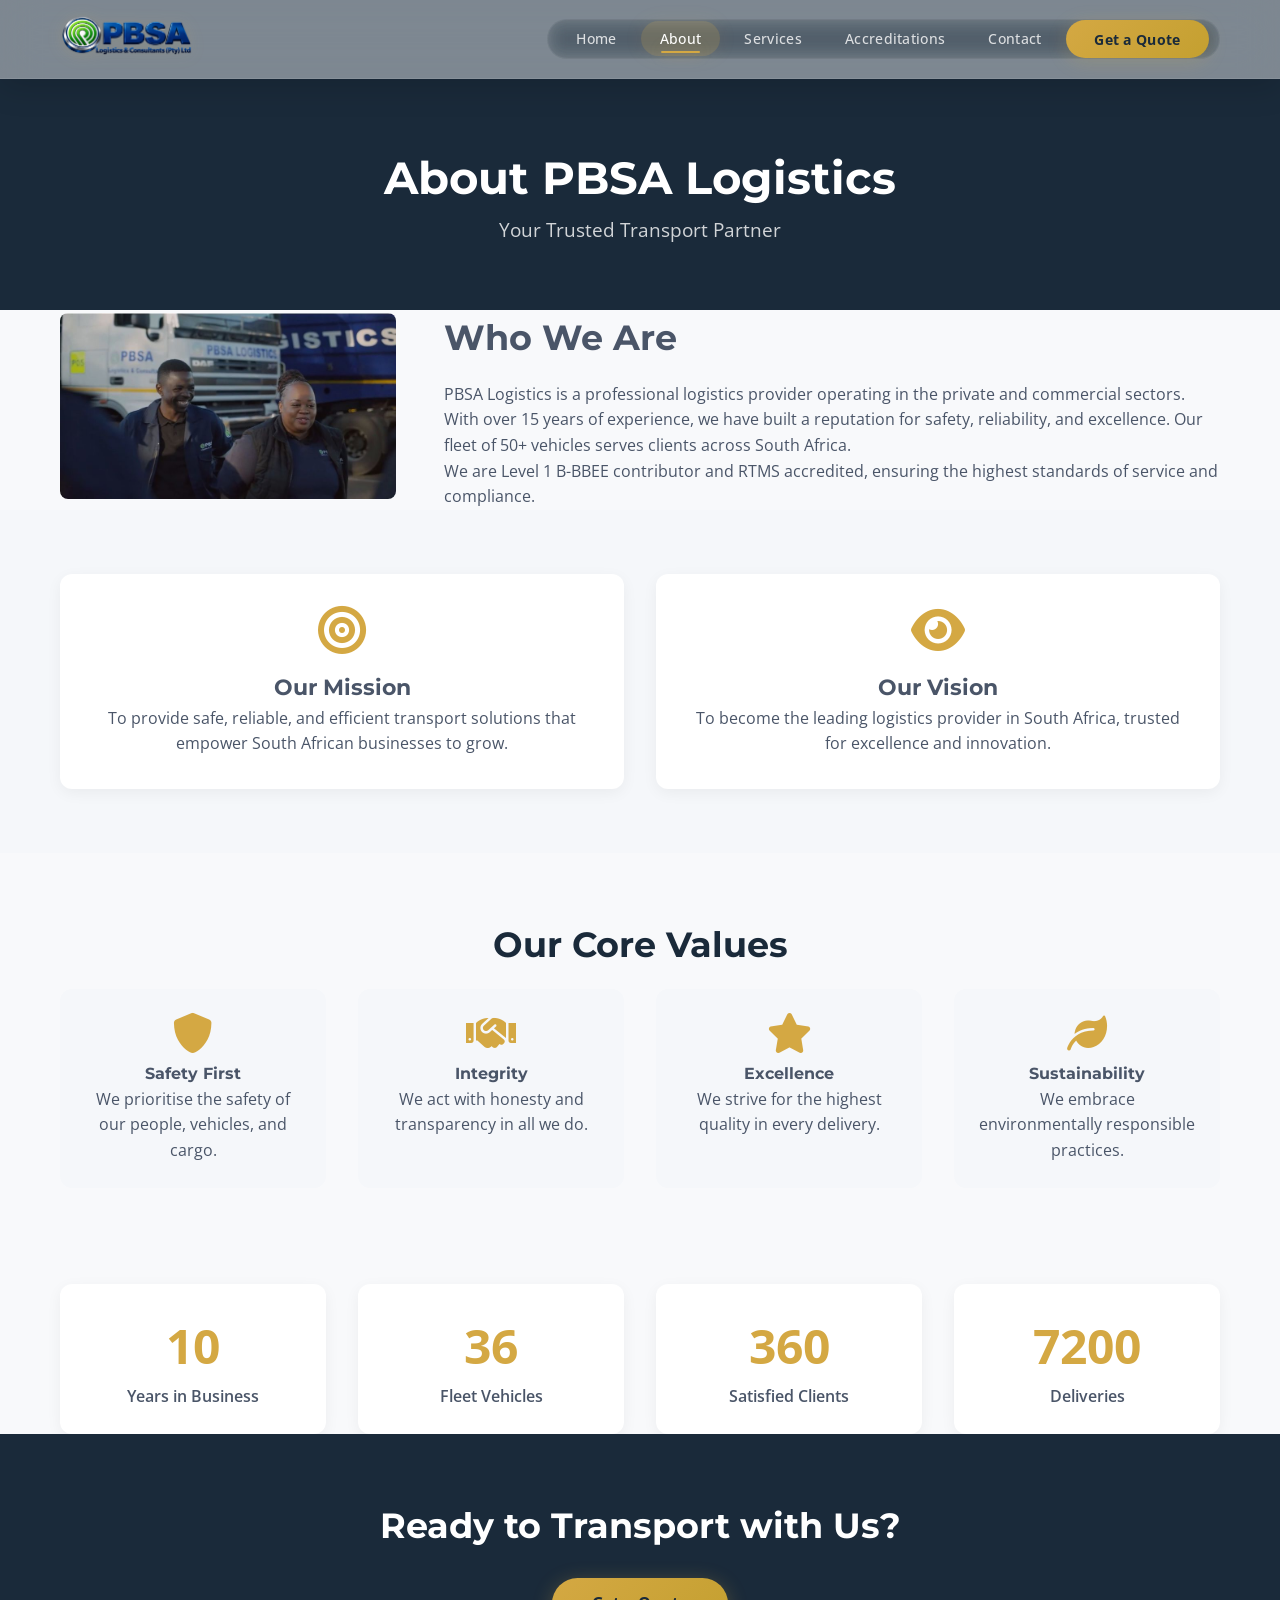
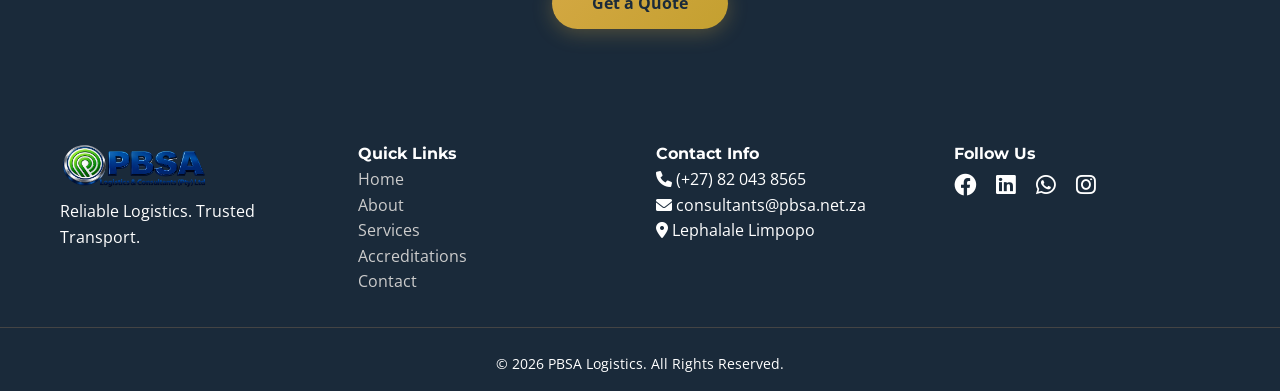
==== commit 5ee0bba6: "updated google maps" ====
--- a/about.html
+++ b/about.html
@@ -156,7 +156,7 @@
             <div class="footer-col">
                 <h4>Contact Info</h4>
                 <p><i class="fas fa-phone"></i> (+27) 82 043 8565</p>
-                <p><i class="fas fa-envelope"></i>consultants@pbsa.net.za</p>
+                <p><i class="fas fa-envelope"></i> consultants@pbsa.net.za</p>
                 <p><i class="fas fa-map-marker-alt"></i> Lephalale Limpopo</p>
             </div>
             <div class="footer-col">
